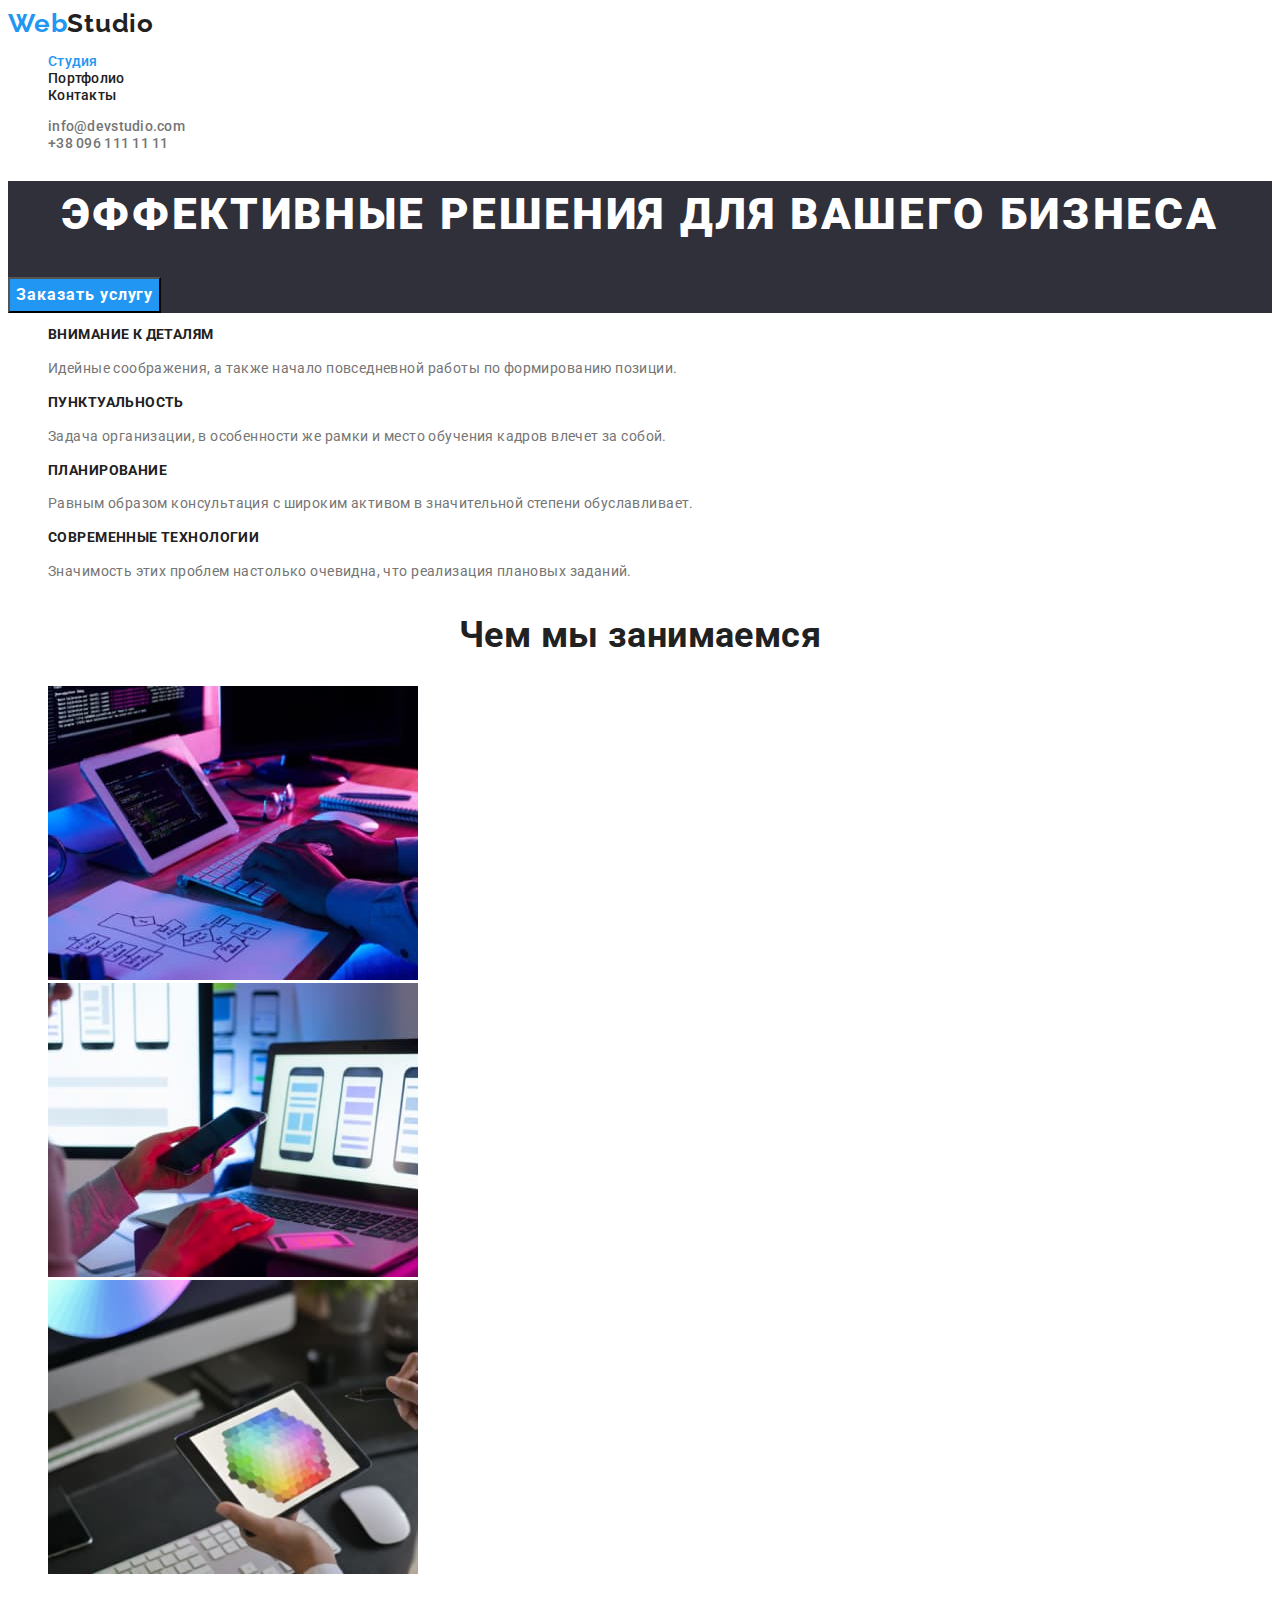
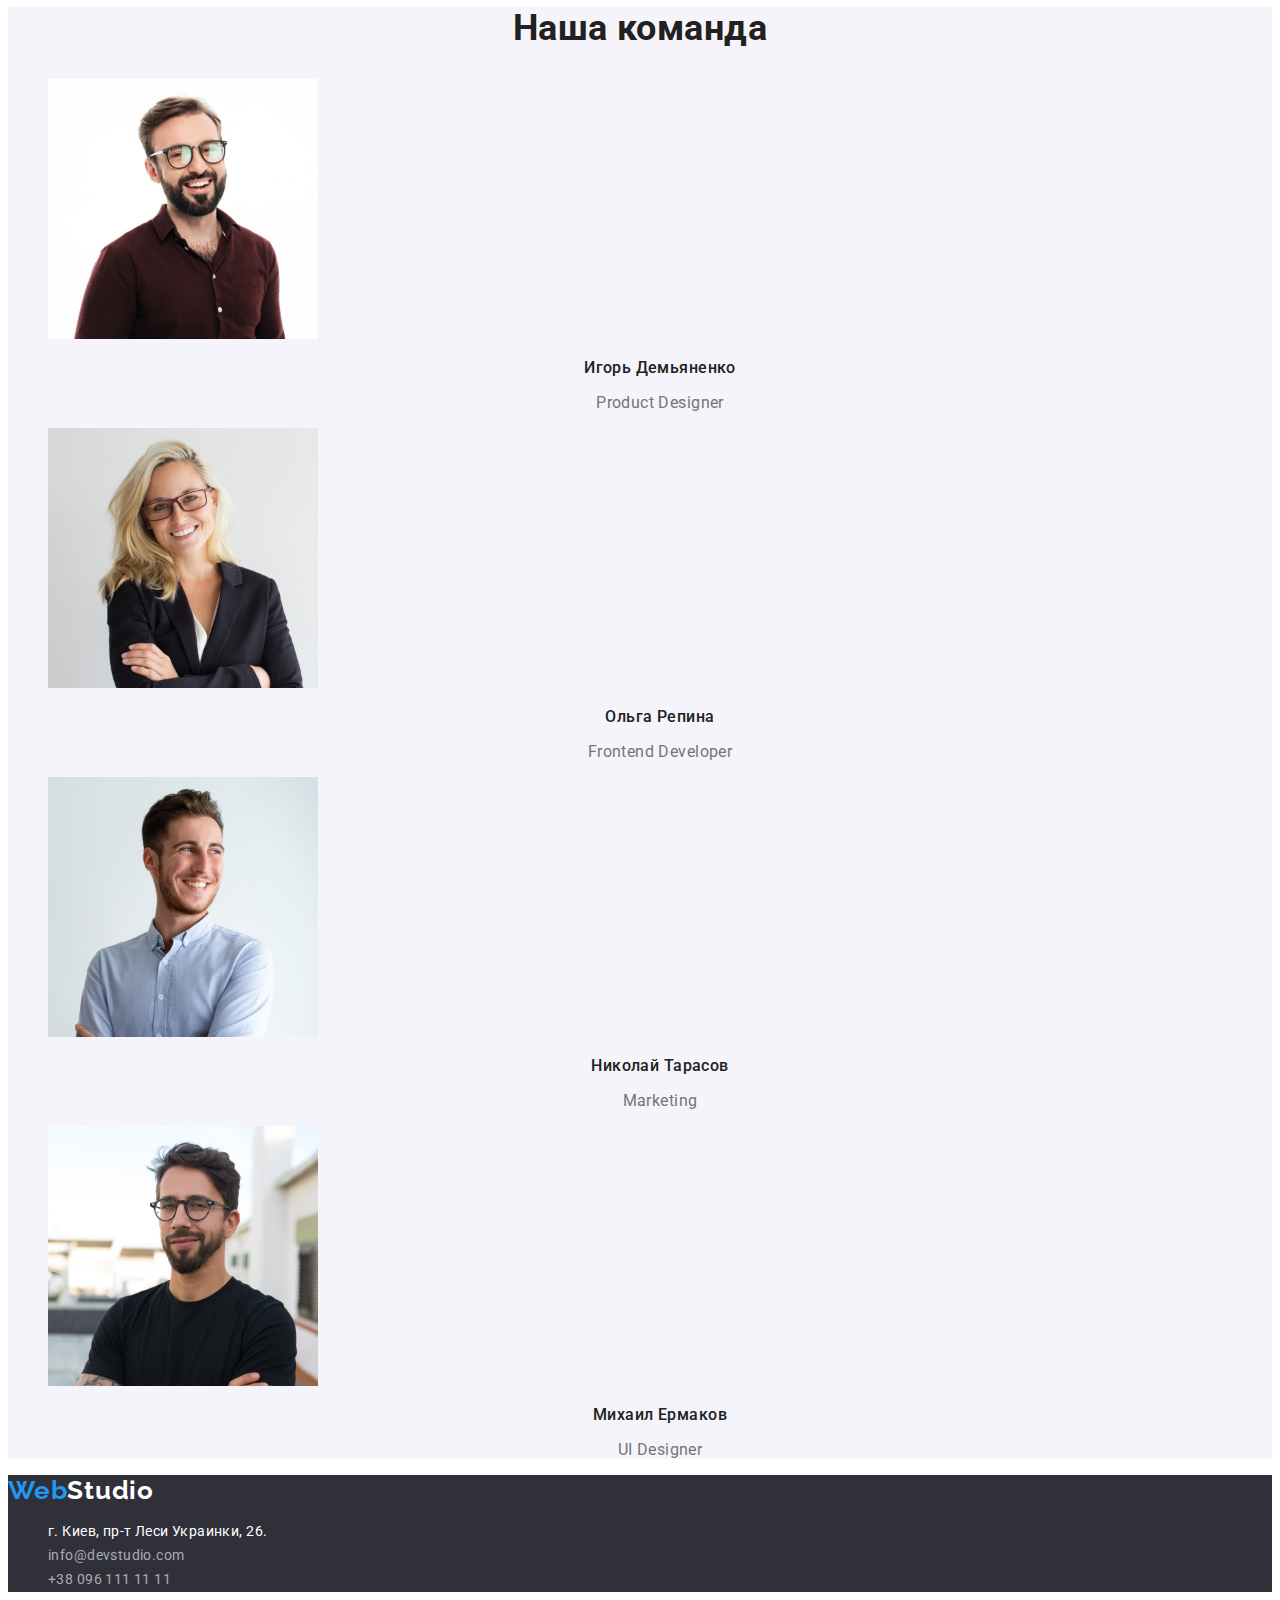
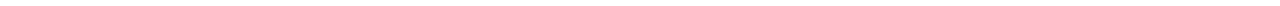
==== index.html @ 44497ddb "Перенос клона дз 02" ====
<!DOCTYPE html>
<html lang="ru">
  <head>
    <meta charset="UTF-8" />
    <meta http-equiv="X-UA-Compatible" content="IE=edge" />
    <meta name="viewport" content="width=device-width, initial-scale=1.0" />
    <title>Web Studio</title>
    <link
      href="https://fonts.googleapis.com/css2?family=Raleway:wght@700&family=Roboto:wght@400;500;700;900&display=swap"
      rel="stylesheet"
    />
    <link rel="stylesheet" href="./css/styles.css" />
  </head>
  <body>
    <!-- Шапка -->
    <header>
      <nav>
        <a href="./index.html" class="logo"
          ><span class="logo-web">Web</span>Studio</a
        >

        <ul class="site-nav list">
          <li><a href="" class="link current">Студия</a></li>
          <li><a href="./portfolio.html" class="link">Портфолио</a></li>
          <li><a href="" class="link">Контакты</a></li>
        </ul>
      </nav>

      <ul class="contact-header list">
        <li>
          <a href="mailto:info@devstudio.com" class="link"
            >info@devstudio.com</a
          >
        </li>
        <li>
          <a href="tel:+380961111111" class="link">+38 096 111 11 11</a>
        </li>
      </ul>
    </header>

    <main>
      <!-- Герой -->
      <section class="section-hero">
        <h1 class="hero-title">Эффективные решения для вашего бизнеса</h1>
        <!-- <a href="" class="button primary">Заказать услугу</a> -->
        <button type="button" class="button primary">Заказать услугу</button>
      </section>

      <!-- Преимущества -->
      <section class="section">
        <h2 class="section-title visually-hidden">Преимущества</h2>

        <ul class="advantages-list list">
          <li>
            <h3 class="title">Внимание к деталям</h3>
            <p class="text">
              Идейные соображения, а также начало повседневной работы по
              формированию позиции.
            </p>
          </li>
          <li>
            <h3 class="title">Пунктуальность</h3>
            <p class="text">
              Задача организации, в особенности же рамки и место обучения кадров
              влечет за собой.
            </p>
          </li>
          <li>
            <h3 class="title">Планирование</h3>
            <p class="text">
              Равным образом консультация с широким активом в значительной
              степени обуславливает.
            </p>
          </li>
          <li>
            <h3 class="title">Современные технологии</h3>
            <p class="text">
              Значимость этих проблем настолько очевидна, что реализация
              плановых заданий.
            </p>
          </li>
        </ul>
      </section>

      <!-- Рабочий процесс -->
      <section class="section">
        <h2 class="section-title">Чем мы занимаемся</h2>
        <ul class="list">
          <li>
            <img
              src="./images/laptop.jpg"
              alt="Человек набирает код"
              width="370"
            />
          </li>
          <li>
            <img
              src="./images/phone.jpg"
              alt="Телефон на фоне ноутбука"
              width="370"
            />
          </li>
          <li>
            <img
              src="./images/сolor_palette.jpg"
              alt="Цифровая палитра красок"
              width="370"
            />
          </li>
        </ul>
      </section>

      <!-- Команда -->
      <section class="section-team">
        <h2 class="section-title">Наша команда</h2>

        <ul class="team-list list">
          <li>
            <img
              src="./images/Igor.jpg"
              alt="Игорь Демьяненко Product Designer"
              width="270"
            />
            <h3 class="title">Игорь Демьяненко</h3>
            <p class="text">Product Designer</p>
          </li>

          <li>
            <img
              src="./images/Olga.jpg"
              alt="Ольга Репина Frontend Developer"
              width="270"
            />
            <h3 class="title">Ольга Репина</h3>
            <p class="text">Frontend Developer</p>
          </li>

          <li>
            <img
              src="./images/Nikolay.jpg"
              alt="Николай Тарасов Marketing"
              width="270"
            />
            <h3 class="title">Николай Тарасов</h3>
            <p class="text">Marketing</p>
          </li>

          <li>
            <img
              src="./images/Mihail.jpg"
              alt="Михаил Ермаков UI Designer"
              width="270"
            />
            <h3 class="title">Михаил Ермаков</h3>
            <p class="text">UI Designer</p>
          </li>
        </ul>
      </section>
    </main>

    <!-- Футер -->
    <footer class="footer">
      <a href="./index.html" class="logo"
        ><span class="logo-web">Web</span
        ><span class="logo-studio">Studio</span></a
      >
      <!-- Адресс -->
      <address>
        <ul class="list">
          <li>
            <a
              href="https://goo.gl/maps/piqngm7oDQpEDh6u6"
              class="footer-adress"
              target="_blank"
              rel="noopener nofollow noreferrer"
              >г. Киев, пр-т Леси Украинки, 26.</a
            >
          </li>
          <li>
            <a href="mailto:info@devstudio.com" class="footer-mail"
              >info@devstudio.com</a
            >
          </li>
          <li>
            <a href="tel:+380961111111" class="footer-tel">+38 096 111 11 11</a>
          </li>
        </ul>
      </address>
    </footer>
  </body>
</html>
---- css/styles.css ----
/* цвет основного текста #212121 */
/* вторичный цвет #757575 */
/*белый #FFFFFF  */
/* акцент #2196F3; */
/* подвал rgba(255, 255, 255, 0.6) */
/* вторичный цвет фона #2F303A; */
/* фон неактивной кнопки #F5F4FA*/

:root {
    --primary-text-color: #212121;
    --secondary-text-color: #757575;
    --accent-color: #2196F3;
    --primary-white-color: #FFFFFF;
    --footer-color: rgba(255, 255, 255, 0.6);
    --secondary-bg-color: #2F303A;
    --button-bg-color: #F5F4FA;
}

body {
    background-color: var(--primary-white-color);
    color: var(--primary-text-color);

    font-family: Roboto, sans-serif; 
    font-size: 14px;
    letter-spacing: 0.03em;
}

/* Logo */
.logo {

    color: var(--primary-text-color);
    font-family: Raleway, cursive;
    font-weight: 700;
    font-size: 26px;
    line-height: 1.19;
    letter-spacing: 0.03em;

    text-decoration: none;
}

.logo-web {
    color: var(--accent-color);
}

.list {
    list-style: none;
}

/* site nav */
.site-nav .link:hover,
.site-nav .link:focus {
    color: var(--accent-color);
}

.site-nav .link {
    color: var(--primary-text-color);
    font-weight: 500;
    line-height: 1.14;
    letter-spacing: 0.02em;

    text-decoration: none;
}

.site-nav .link.current {
    color: var(--accent-color);
}

.contact-header .link:hover,
.contact-header .link:focus {
    color: var(--accent-color);
}

.contact-header .link {
    color: var(--secondary-text-color);
    font-weight: 500;
    line-height: 1.14;
    letter-spacing: 0.02em;

    text-decoration: none;
}

/* hero */
.section-hero {
    background-color: var(--secondary-bg-color);
}

.section-title {

    font-size: 36px;
    line-height: 1.17;
    text-align: center;
}
.hero-title {
    color: var(--primary-white-color);
    text-transform: uppercase;

    font-weight: 900;
    font-size: 44px;
    line-height: 1.5;
    text-align: center;
    letter-spacing: 0.06em;
}

/* Button */
.button.primary {
    color: var(--primary-white-color);
    background-color: var(--accent-color);

    font-weight: 700;
    font-size: 16px;
    line-height: 1.88;
    letter-spacing: 0.06em;
}

.button.primary:hover,
.button.primary:focus {
    color: var(--primary-text-color);
}

.button {
    color: var(--primary-text-color);
    background-color: var(--button-bg-color);

    cursor: pointer;
    font-family: inherit;

    font-size: 16px;
    line-height: 1.63;
    
    text-align: center;
    letter-spacing: 0.03em;

}

/* Advantages */
.visually-hidden {
    position: absolute;
    width: 1px;
    height: 1px;
    margin: -1px;
    border: 0;
    padding: 0;
    white-space: nowrap;
    clip-path: inset(100%);
    clip: rect(0 0 0 0);
    overflow: hidden;

}

.advantages-list .title{
    text-transform: uppercase;

    font-size: 14px;
    line-height: 1.14;
}

.advantages-list .text{
    color: var(--secondary-text-color);
    line-height: 1.71; 
}

/* Team */
.section-team{
    background-color: var(--button-bg-color);
}

.team-list .title {

    font-weight: 500;
    font-size: 16px;
    line-height: 1.19;
    text-align: center;
}

.team-list .text{
    color: var(--secondary-text-color);

    font-size: 16px;
    line-height: 1.19;  
    text-align: center;

}

/* Футер */
.footer {
    background-color: var(--secondary-bg-color);
}

.logo-studio {
    color: var(--primary-white-color);
}

.footer-adress{
    text-decoration: none;
    font-style: normal;

    color: var(--primary-white-color);
    
    font-weight: 400;
    line-height: 1.71;
    letter-spacing: 0.03em;
}

.footer-mail,
.footer-tel{
    text-decoration: none;
    font-style: normal;

    color: var(--footer-color);

    font-weight: 400;
    line-height: 1.71;    
    letter-spacing: 0.03em;
}

.footer-mail:hover,
.footer-mail:focus,
.footer-tel:hover,
.footer-tel:focus{
    color: var(--accent-color);
}

/* Portfolio */

.site-nav .link:hover,
.site-nav .link:focus {
    color: var(--accent-color);
}

.primary-filter {
    color: var(--primary-white-color);
    background-color: var(--accent-color);

    font-size: 16px;
    line-height: 1.63;

    text-align: center;
    letter-spacing: 0.03em;
}

.portfolio-filter .button.primary-filter:hover,
.portfolio-filter .button.primary-filter:focus {
    color: var(--primary-text-color);
}

.portfolio-filter .button:hover,
.portfolio-filter .button:focus {
    color: var(--primary-white-color);
    background-color: var(--accent-color);
}

.portfolio-list .title {
    color: var(--primary-text-color);

    font-size: 18px;
    line-height: 2;
    letter-spacing: 0.06em;
}

.portfolio-list .text{
    color: var(--secondary-text-color);
    
    font-weight: 400;
    font-size: 16px;
    line-height: 1.88;
    letter-spacing: 0.03em;
}

.portfolio-list .link{
    text-decoration: none;
}
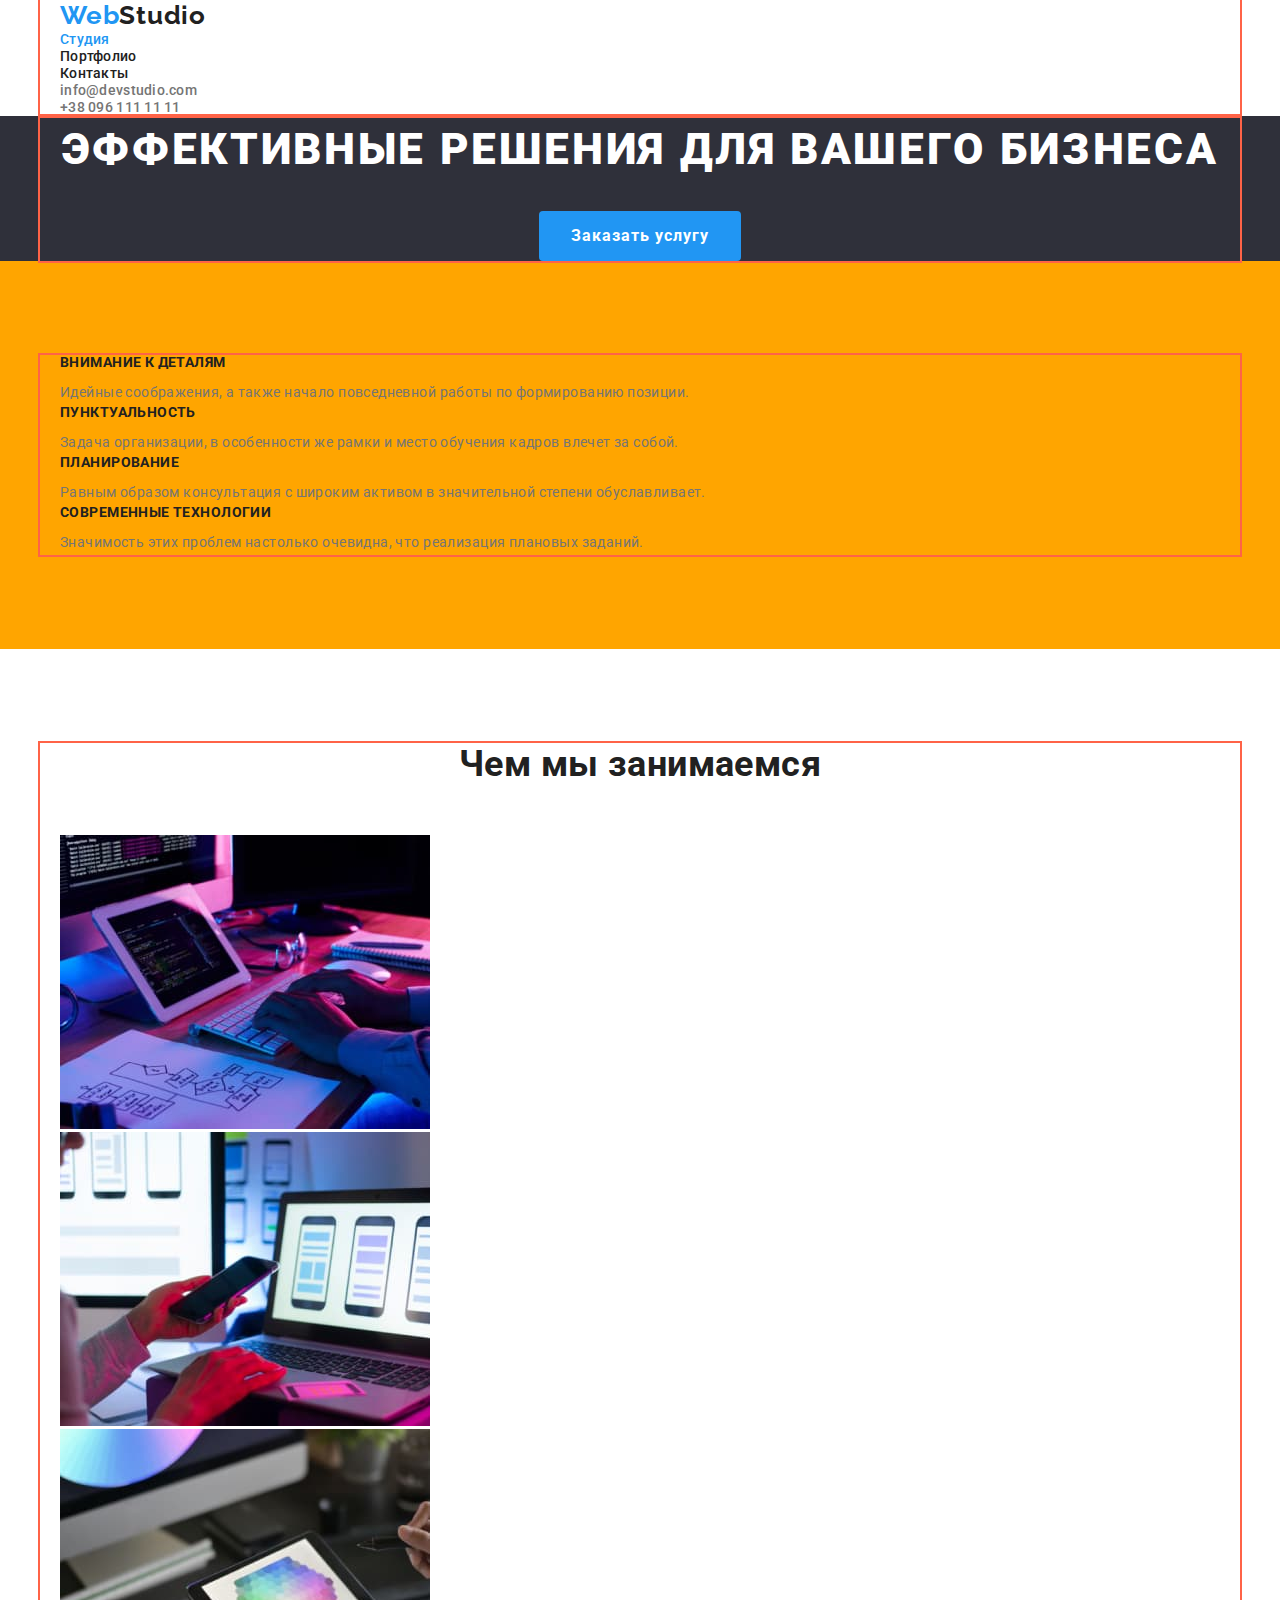
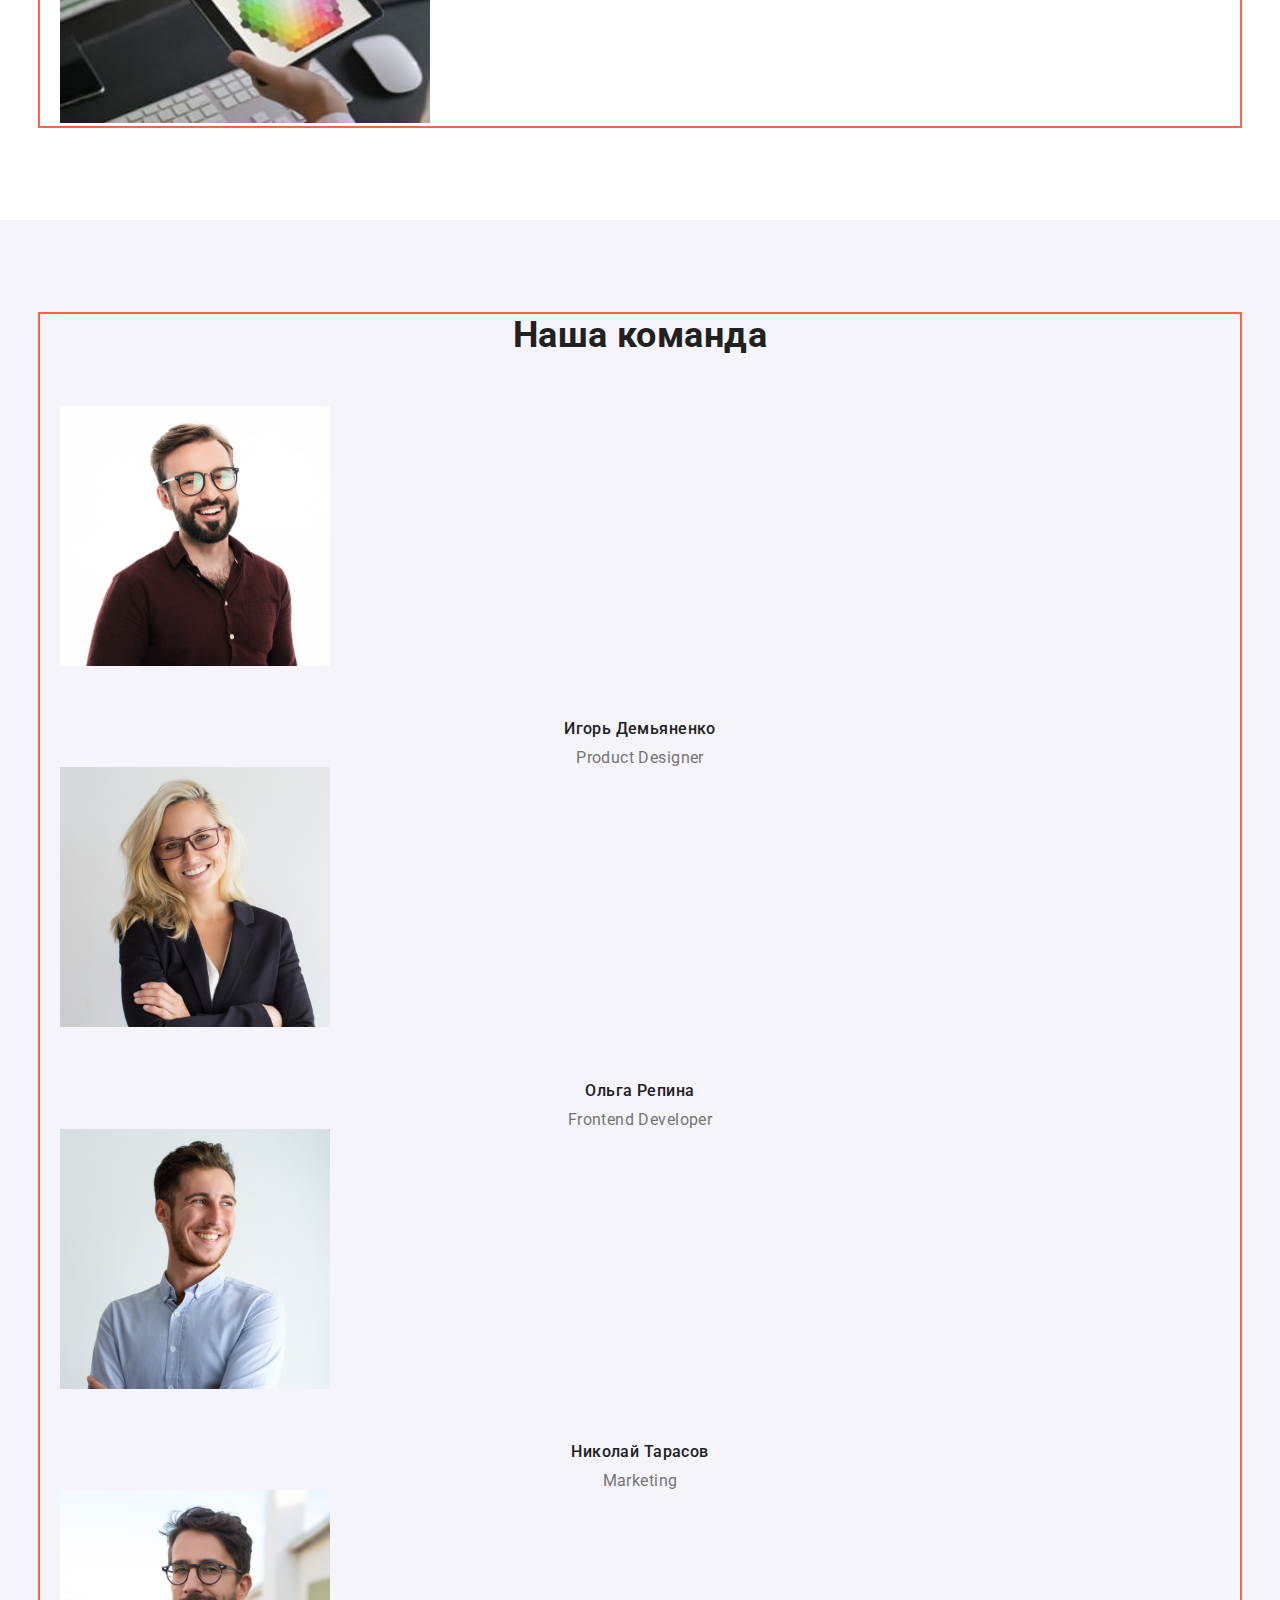
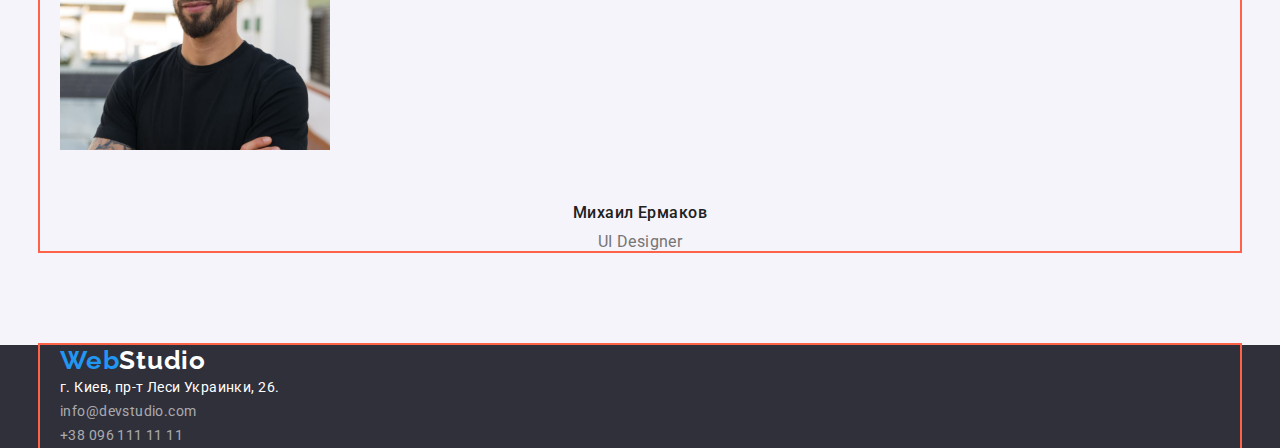
==== commit 310bcd8e: "Добавляет блочную модель" ====
--- a/index.html
+++ b/index.html
@@ -4,16 +4,21 @@
     <meta charset="UTF-8" />
     <meta http-equiv="X-UA-Compatible" content="IE=edge" />
     <meta name="viewport" content="width=device-width, initial-scale=1.0" />
+   
     <title>Web Studio</title>
     <link
       href="https://fonts.googleapis.com/css2?family=Raleway:wght@700&family=Roboto:wght@400;500;700;900&display=swap"
       rel="stylesheet"
     />
+    <link
+      rel="stylesheet"
+      href="https://cdnjs.cloudflare.com/ajax/libs/modern-normalize/0.6.0/modern-normalize.min.css"
+    />
     <link rel="stylesheet" href="./css/styles.css" />
   </head>
   <body>
     <!-- Шапка -->
-    <header>
+    <header class="container">
       <nav>
         <a href="./index.html" class="logo"
           ><span class="logo-web">Web</span>Studio</a
@@ -41,13 +46,17 @@
     <main>
       <!-- Герой -->
       <section class="section-hero">
+        <div class="container">
         <h1 class="hero-title">Эффективные решения для вашего бизнеса</h1>
         <!-- <a href="" class="button primary">Заказать услугу</a> -->
         <button type="button" class="button primary">Заказать услугу</button>
+      </div>
+
       </section>
 
       <!-- Преимущества -->
-      <section class="section">
+      <section class="section one">
+        <div class="container">
         <h2 class="section-title visually-hidden">Преимущества</h2>
 
         <ul class="advantages-list list">
@@ -80,10 +89,12 @@
             </p>
           </li>
         </ul>
+        </div>
       </section>
 
       <!-- Рабочий процесс -->
       <section class="section">
+        <div class="container">
         <h2 class="section-title">Чем мы занимаемся</h2>
         <ul class="list">
           <li>
@@ -108,11 +119,13 @@
             />
           </li>
         </ul>
+        </div>
       </section>
 
       <!-- Команда -->
-      <section class="section-team">
-        <h2 class="section-title">Наша команда</h2>
+      <section class="section team">
+        <div class="container">
+        <h2 class="section-title team">Наша команда</h2>
 
         <ul class="team-list list">
           <li>
@@ -160,6 +173,7 @@
 
     <!-- Футер -->
     <footer class="footer">
+      <div class="container">
       <a href="./index.html" class="logo"
         ><span class="logo-web">Web</span
         ><span class="logo-studio">Studio</span></a
@@ -186,6 +200,7 @@
           </li>
         </ul>
       </address>
+      </div>
     </footer>
   </body>
 </html>
--- a/css/styles.css
+++ b/css/styles.css
@@ -1,3 +1,13 @@
+html {
+    box-sizing: border-box;
+}
+
+*,
+*::after,
+*::before {
+    box-sizing: inherit;
+}
+
 /* цвет основного текста #212121 */
 /* вторичный цвет #757575 */
 /*белый #FFFFFF  */
@@ -25,6 +35,19 @@
     letter-spacing: 0.03em;
 }
 
+.container {
+    margin-left: auto;
+    margin-right: auto;
+    width: 1200px;
+    padding-left: 20px;
+    padding-right: 20px;
+    outline: 2px solid tomato;
+}
+
+.section.one {
+    background-color: orange;
+}
+
 /* Logo */
 .logo {
 
@@ -43,6 +66,9 @@
 }
 
 .list {
+    padding: 0;
+    margin: 0;
+
     list-style: none;
 }
 
@@ -82,27 +108,42 @@
 /* hero */
 .section-hero {
     background-color: var(--secondary-bg-color);
+    text-align: center;
+}
+
+.section {
+    padding-top: 94px;
+    padding-bottom: 94px;
 }
 
 .section-title {
+    margin-top: 0;
+    margin-bottom: 50px;
 
     font-size: 36px;
     line-height: 1.17;
     text-align: center;
 }
+
 .hero-title {
+    margin-top: 0;
+    margin-bottom: 30;
+
     color: var(--primary-white-color);
     text-transform: uppercase;
 
     font-weight: 900;
     font-size: 44px;
     line-height: 1.5;
-    text-align: center;
+    /* text-align: center; */
     letter-spacing: 0.06em;
 }
 
 /* Button */
 .button.primary {
+    padding: 10px 32px;
+    min-width: 200px;
+
     color: var(--primary-white-color);
     background-color: var(--accent-color);
 
@@ -118,6 +159,12 @@
 }
 
 .button {
+    border-radius: 4px;
+    padding: 6px 22px;
+    min-width: 73px;
+    border: none;
+
+
     color: var(--primary-text-color);
     background-color: var(--button-bg-color);
 
@@ -129,7 +176,6 @@
     
     text-align: center;
     letter-spacing: 0.03em;
-
 }
 
 /* Advantages */
@@ -148,24 +194,39 @@
 }
 
 .advantages-list .title{
+    margin-top: 0;
+    margin-bottom: 10px;
+
     text-transform: uppercase;
 
     font-size: 14px;
     line-height: 1.14;
 }
 
-.advantages-list .text{
+.advantages-list .text{ 
+    
+    margin-top: 0;
+    margin-bottom: 0;
+
     color: var(--secondary-text-color);
     line-height: 1.71; 
 }
 
 /* Team */
-.section-team{
+.section.team{  
+    padding-top: 94px;
+    padding-bottom: 94px;
+
     background-color: var(--button-bg-color);
 }
 
 .team-list .title {
 
+    /* padding-top: 50px;
+    padding-bottom: 10px; */
+    margin-top: 50px;
+    margin-bottom: 10px;
+
     font-weight: 500;
     font-size: 16px;
     line-height: 1.19;
@@ -173,6 +234,10 @@
 }
 
 .team-list .text{
+
+    margin-top: 0;
+    margin-bottom: 0;
+
     color: var(--secondary-text-color);
 
     font-size: 16px;
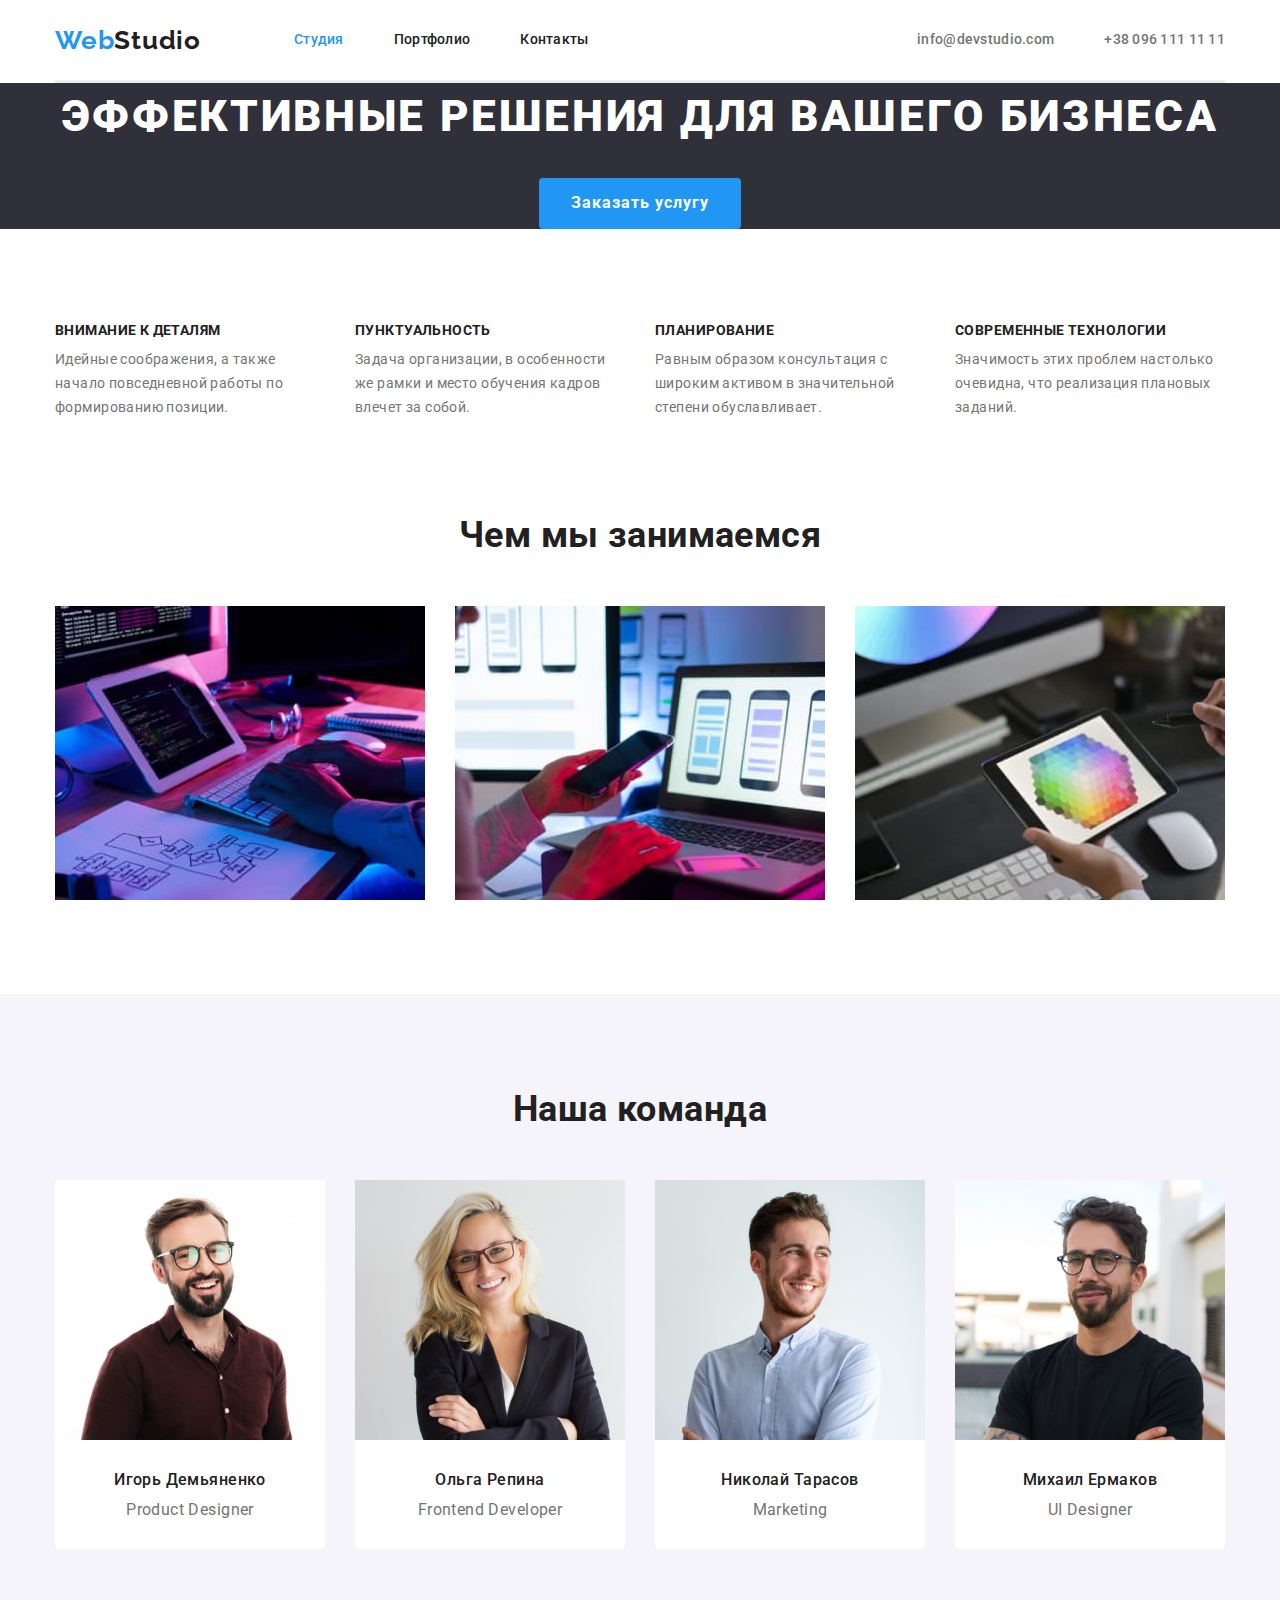
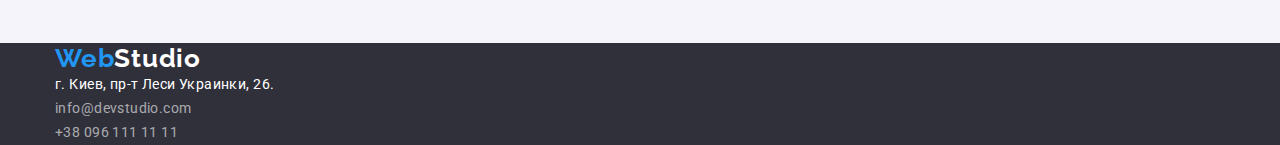
==== commit e6150dad: "add flexbox" ====
--- a/index.html
+++ b/index.html
@@ -4,7 +4,7 @@
     <meta charset="UTF-8" />
     <meta http-equiv="X-UA-Compatible" content="IE=edge" />
     <meta name="viewport" content="width=device-width, initial-scale=1.0" />
-   
+
     <title>Web Studio</title>
     <link
       href="https://fonts.googleapis.com/css2?family=Raleway:wght@700&family=Roboto:wght@400;500;700;900&display=swap"
@@ -19,187 +19,191 @@
   <body>
     <!-- Шапка -->
     <header class="container">
-      <nav>
+      <nav class="main-nav">
         <a href="./index.html" class="logo"
           ><span class="logo-web">Web</span>Studio</a
         >
 
         <ul class="site-nav list">
-          <li><a href="" class="link current">Студия</a></li>
-          <li><a href="./portfolio.html" class="link">Портфолио</a></li>
-          <li><a href="" class="link">Контакты</a></li>
+          <li class="item"><a href="" class="link current">Студия</a></li>
+          <li class="item">
+            <a href="./portfolio.html" class="link">Портфолио</a>
+          </li>
+          <li class="item"><a href="" class="link">Контакты</a></li>
+        </ul>
+
+        <ul class="contact-header list">
+          <li class="item">
+            <a href="mailto:info@devstudio.com" class="link"
+              >info@devstudio.com</a
+            >
+          </li>
+          <li class="item">
+            <a href="tel:+380961111111" class="link">+38 096 111 11 11</a>
+          </li>
         </ul>
       </nav>
-
-      <ul class="contact-header list">
-        <li>
-          <a href="mailto:info@devstudio.com" class="link"
-            >info@devstudio.com</a
-          >
-        </li>
-        <li>
-          <a href="tel:+380961111111" class="link">+38 096 111 11 11</a>
-        </li>
-      </ul>
     </header>
 
     <main>
       <!-- Герой -->
       <section class="section-hero">
         <div class="container">
-        <h1 class="hero-title">Эффективные решения для вашего бизнеса</h1>
-        <!-- <a href="" class="button primary">Заказать услугу</a> -->
-        <button type="button" class="button primary">Заказать услугу</button>
-      </div>
-
+          <h1 class="hero-title">Эффективные решения для вашего бизнеса</h1>
+          <!-- <a href="" class="button primary">Заказать услугу</a> -->
+          <button type="button" class="button primary">Заказать услугу</button>
+        </div>
       </section>
 
       <!-- Преимущества -->
-      <section class="section one">
-        <div class="container">
-        <h2 class="section-title visually-hidden">Преимущества</h2>
-
-        <ul class="advantages-list list">
-          <li>
-            <h3 class="title">Внимание к деталям</h3>
-            <p class="text">
-              Идейные соображения, а также начало повседневной работы по
-              формированию позиции.
-            </p>
-          </li>
-          <li>
-            <h3 class="title">Пунктуальность</h3>
-            <p class="text">
-              Задача организации, в особенности же рамки и место обучения кадров
-              влечет за собой.
-            </p>
-          </li>
-          <li>
-            <h3 class="title">Планирование</h3>
-            <p class="text">
-              Равным образом консультация с широким активом в значительной
-              степени обуславливает.
-            </p>
-          </li>
-          <li>
-            <h3 class="title">Современные технологии</h3>
-            <p class="text">
-              Значимость этих проблем настолько очевидна, что реализация
-              плановых заданий.
-            </p>
-          </li>
-        </ul>
+      <section class="section">
+        <div class="container">
+          <h2 class="section-title visually-hidden">Преимущества</h2>
+
+          <ul class="advantages-list list">
+            <li class="item">
+              <h3 class="title">Внимание к деталям</h3>
+              <p class="text">
+                Идейные соображения, а также начало повседневной работы по
+                формированию позиции.
+              </p>
+            </li>
+            <li class="item">
+              <h3 class="title">Пунктуальность</h3>
+              <p class="text">
+                Задача организации, в особенности же рамки и место обучения
+                кадров влечет за собой.
+              </p>
+            </li>
+            <li class="item">
+              <h3 class="title">Планирование</h3>
+              <p class="text">
+                Равным образом консультация с широким активом в значительной
+                степени обуславливает.
+              </p>
+            </li>
+            <li class="item">
+              <h3 class="title">Современные технологии</h3>
+              <p class="text">
+                Значимость этих проблем настолько очевидна, что реализация
+                плановых заданий.
+              </p>
+            </li>
+          </ul>
         </div>
       </section>
 
       <!-- Рабочий процесс -->
       <section class="section">
         <div class="container">
-        <h2 class="section-title">Чем мы занимаемся</h2>
-        <ul class="list">
-          <li>
-            <img
-              src="./images/laptop.jpg"
-              alt="Человек набирает код"
-              width="370"
-            />
-          </li>
-          <li>
-            <img
-              src="./images/phone.jpg"
-              alt="Телефон на фоне ноутбука"
-              width="370"
-            />
-          </li>
-          <li>
-            <img
-              src="./images/сolor_palette.jpg"
-              alt="Цифровая палитра красок"
-              width="370"
-            />
-          </li>
-        </ul>
+          <h2 class="section-title">Чем мы занимаемся</h2>
+          <ul class="work-list list">
+            <li class="item">
+              <img
+                src="./images/laptop.jpg"
+                alt="Человек набирает код"
+                width="370"
+              />
+            </li>
+            <li class="item">
+              <img
+                src="./images/phone.jpg"
+                alt="Телефон на фоне ноутбука"
+                width="370"
+              />
+            </li>
+            <li class="item">
+              <img
+                src="./images/сolor_palette.jpg"
+                alt="Цифровая палитра красок"
+                width="370"
+              />
+            </li>
+          </ul>
         </div>
       </section>
 
       <!-- Команда -->
       <section class="section team">
         <div class="container">
-        <h2 class="section-title team">Наша команда</h2>
-
-        <ul class="team-list list">
-          <li>
-            <img
-              src="./images/Igor.jpg"
-              alt="Игорь Демьяненко Product Designer"
-              width="270"
-            />
-            <h3 class="title">Игорь Демьяненко</h3>
-            <p class="text">Product Designer</p>
-          </li>
-
-          <li>
-            <img
-              src="./images/Olga.jpg"
-              alt="Ольга Репина Frontend Developer"
-              width="270"
-            />
-            <h3 class="title">Ольга Репина</h3>
-            <p class="text">Frontend Developer</p>
-          </li>
-
-          <li>
-            <img
-              src="./images/Nikolay.jpg"
-              alt="Николай Тарасов Marketing"
-              width="270"
-            />
-            <h3 class="title">Николай Тарасов</h3>
-            <p class="text">Marketing</p>
-          </li>
-
-          <li>
-            <img
-              src="./images/Mihail.jpg"
-              alt="Михаил Ермаков UI Designer"
-              width="270"
-            />
-            <h3 class="title">Михаил Ермаков</h3>
-            <p class="text">UI Designer</p>
-          </li>
-        </ul>
+          <h2 class="section-title team">Наша команда</h2>
+
+          <ul class="team-list list">
+            <li class="item">
+              <img
+                src="./images/Igor.jpg"
+                alt="Игорь Демьяненко Product Designer"
+                width="270"
+              />
+              <h3 class="title">Игорь Демьяненко</h3>
+              <p class="text">Product Designer</p>
+            </li>
+
+            <li class="item">
+              <img
+                src="./images/Olga.jpg"
+                alt="Ольга Репина Frontend Developer"
+                width="270"
+              />
+              <h3 class="title">Ольга Репина</h3>
+              <p class="text">Frontend Developer</p>
+            </li>
+
+            <li class="item">
+              <img
+                src="./images/Nikolay.jpg"
+                alt="Николай Тарасов Marketing"
+                width="270"
+              />
+              <h3 class="title">Николай Тарасов</h3>
+              <p class="text">Marketing</p>
+            </li>
+
+            <li class="item">
+              <img
+                src="./images/Mihail.jpg"
+                alt="Михаил Ермаков UI Designer"
+                width="270"
+              />
+              <h3 class="title">Михаил Ермаков</h3>
+              <p class="text">UI Designer</p>
+            </li>
+          </ul>
+        </div>
       </section>
     </main>
 
     <!-- Футер -->
     <footer class="footer">
       <div class="container">
-      <a href="./index.html" class="logo"
-        ><span class="logo-web">Web</span
-        ><span class="logo-studio">Studio</span></a
-      >
-      <!-- Адресс -->
-      <address>
-        <ul class="list">
-          <li>
-            <a
-              href="https://goo.gl/maps/piqngm7oDQpEDh6u6"
-              class="footer-adress"
-              target="_blank"
-              rel="noopener nofollow noreferrer"
-              >г. Киев, пр-т Леси Украинки, 26.</a
-            >
-          </li>
-          <li>
-            <a href="mailto:info@devstudio.com" class="footer-mail"
-              >info@devstudio.com</a
-            >
-          </li>
-          <li>
-            <a href="tel:+380961111111" class="footer-tel">+38 096 111 11 11</a>
-          </li>
-        </ul>
-      </address>
+        <a href="./index.html" class="logo"
+          ><span class="logo-web">Web</span
+          ><span class="logo-studio">Studio</span></a
+        >
+        <!-- Адресс -->
+        <address>
+          <ul class="list">
+            <li>
+              <a
+                href="https://goo.gl/maps/piqngm7oDQpEDh6u6"
+                class="footer-adress"
+                target="_blank"
+                rel="noopener nofollow noreferrer"
+                >г. Киев, пр-т Леси Украинки, 26.</a
+              >
+            </li>
+            <li>
+              <a href="mailto:info@devstudio.com" class="footer-mail"
+                >info@devstudio.com</a
+              >
+            </li>
+            <li>
+              <a href="tel:+380961111111" class="footer-tel"
+                >+38 096 111 11 11</a
+              >
+            </li>
+          </ul>
+        </address>
       </div>
     </footer>
   </body>
--- a/css/styles.css
+++ b/css/styles.css
@@ -15,6 +15,8 @@
 /* подвал rgba(255, 255, 255, 0.6) */
 /* вторичный цвет фона #2F303A; */
 /* фон неактивной кнопки #F5F4FA*/
+/* цвет рамки карточек #EEEEEE*/
+/* цвет нижней рамки хедера #ECECEC */
 
 :root {
     --primary-text-color: #212121;
@@ -24,6 +26,8 @@
     --footer-color: rgba(255, 255, 255, 0.6);
     --secondary-bg-color: #2F303A;
     --button-bg-color: #F5F4FA;
+    --border-card-color: #EEEEEE;
+    --border-header-color: #ECECEC;
 }
 
 body {
@@ -35,17 +39,41 @@
     letter-spacing: 0.03em;
 }
 
+/* Утиилиты */
 .container {
     margin-left: auto;
     margin-right: auto;
     width: 1200px;
-    padding-left: 20px;
-    padding-right: 20px;
-    outline: 2px solid tomato;
-}
-
-.section.one {
-    background-color: orange;
+    padding-left: 15px;
+    padding-right: 15px;
+    /* outline: 2px solid tomato; */
+}
+
+.list {
+    padding: 0;
+    margin: 0;
+    list-style: none;
+}
+
+.link {
+    text-decoration: none;
+    color: inherit;
+}
+
+img {
+    display: block;
+    max-width: 100%;
+    height: auto;
+}
+
+/* main-nav */
+.main-nav{
+    display: flex;
+    align-items: center;
+
+    border-bottom-width: px;
+    border-bottom-style: solid;
+    border-bottom-color: #ECECEC;
 }
 
 /* Logo */
@@ -65,26 +93,30 @@
     color: var(--accent-color);
 }
 
-.list {
-    padding: 0;
-    margin: 0;
-
-    list-style: none;
-}
-
 /* site nav */
+.site-nav {
+    display: flex;
+    margin-left: 93px;
+}
+
+.site-nav .item:not(:last-child) {
+    margin-right: 50px;
+}
+
 .site-nav .link:hover,
 .site-nav .link:focus {
     color: var(--accent-color);
 }
 
 .site-nav .link {
+    display: block;
+    padding-top: 32px;
+    padding-bottom: 32px;
+
     color: var(--primary-text-color);
     font-weight: 500;
     line-height: 1.14;
     letter-spacing: 0.02em;
-
-    text-decoration: none;
 }
 
 .site-nav .link.current {
@@ -96,13 +128,25 @@
     color: var(--accent-color);
 }
 
+.contact-header {
+    display: flex;
+    margin-left: auto;
+}
+
+.contact-header .item:not(:last-child) {
+    margin-right: 50px;
+}
+
 .contact-header .link {
+
+    display: block;
+    padding-top: 32px;
+    padding-bottom: 32px;
+
     color: var(--secondary-text-color);
     font-weight: 500;
     line-height: 1.14;
     letter-spacing: 0.02em;
-
-    text-decoration: none;
 }
 
 /* hero */
@@ -114,6 +158,10 @@
 .section {
     padding-top: 94px;
     padding-bottom: 94px;
+}
+
+.section +.section{
+    padding-top: 0px;
 }
 
 .section-title {
@@ -193,6 +241,19 @@
 
 }
 
+.advantages-list {
+    display: flex;
+    flex-wrap: wrap;
+}
+
+.advantages-list .item {
+    width: 270px;
+}
+
+.advantages-list .item:not(:last-child){
+    margin-right: 30px;
+}
+
 .advantages-list .title{
     margin-top: 0;
     margin-bottom: 10px;
@@ -203,8 +264,7 @@
     line-height: 1.14;
 }
 
-.advantages-list .text{ 
-    
+.advantages-list .text{     
     margin-top: 0;
     margin-bottom: 0;
 
@@ -212,19 +272,43 @@
     line-height: 1.71; 
 }
 
+.work-list {
+    display: flex;
+    flex-wrap: wrap;
+}
+
+.work-list .item:not(:last-child){
+    margin-right: 30px;    
+}
+
 /* Team */
+
+.team-list {
+    display: flex;
+    flex-wrap: wrap;
+}
+
+.team-list .item:not(:last-child) {
+    margin-right: 30px;
+}
+
+.team-list .item{
+
+    border-bottom-right-radius: 4px;
+    border-bottom-left-radius: 4px;
+
+    background-color: var(--primary-white-color);
+}
+
 .section.team{  
     padding-top: 94px;
-    padding-bottom: 94px;
 
     background-color: var(--button-bg-color);
 }
 
 .team-list .title {
 
-    /* padding-top: 50px;
-    padding-bottom: 10px; */
-    margin-top: 50px;
+    margin-top: 30px;
     margin-bottom: 10px;
 
     font-weight: 500;
@@ -236,7 +320,7 @@
 .team-list .text{
 
     margin-top: 0;
-    margin-bottom: 0;
+    margin-bottom: 30px;
 
     color: var(--secondary-text-color);
 
@@ -287,6 +371,16 @@
 
 /* Portfolio */
 
+.portfolio-filter {
+    display: flex;
+    justify-content: center;
+    margin-bottom: 50px;
+}
+
+.portfolio-filter .item:not(:last-child) {
+    margin-right: 8px;
+}
+
 .site-nav .link:hover,
 .site-nav .link:focus {
     color: var(--accent-color);
@@ -314,7 +408,47 @@
     background-color: var(--accent-color);
 }
 
+.portfolio-list {
+    display: flex;
+    flex-wrap: wrap;
+}
+
+.portfolio-list .item {
+    /* width: 370px; */
+    width: calc((100% - 60px) / 3);
+    margin-right: 30px;
+}
+
+.portfolio-list .item .description {
+    border-right-width: 1px;
+    border-right-style: solid;
+    border-right-color: var(--border-card-color);
+    
+    border-bottom-width: 1px;
+    border-bottom-style: solid;
+    border-bottom-color: var(--border-card-color);
+    
+    border-left-width: 1px;
+    border-left-style: solid;
+    border-left-color: var(--border-card-color);
+
+    padding-left: 24px;
+}
+
+.portfolio-list .item:nth-child(3n) {
+    margin-right: 0;
+}
+
+.portfolio-list .item:not(:nth-last-child(-n + 3)) {
+    margin-bottom: 30px;
+}
+
 .portfolio-list .title {
+    margin-top: 0;
+    margin-bottom: 4px;
+
+    padding-top: 24px;
+
     color: var(--primary-text-color);
 
     font-size: 18px;
@@ -323,6 +457,10 @@
 }
 
 .portfolio-list .text{
+    margin-top: 0;
+    margin-bottom: 20px;
+
+
     color: var(--secondary-text-color);
     
     font-weight: 400;
@@ -330,7 +468,3 @@
     line-height: 1.88;
     letter-spacing: 0.03em;
 }
-
-.portfolio-list .link{
-    text-decoration: none;
-}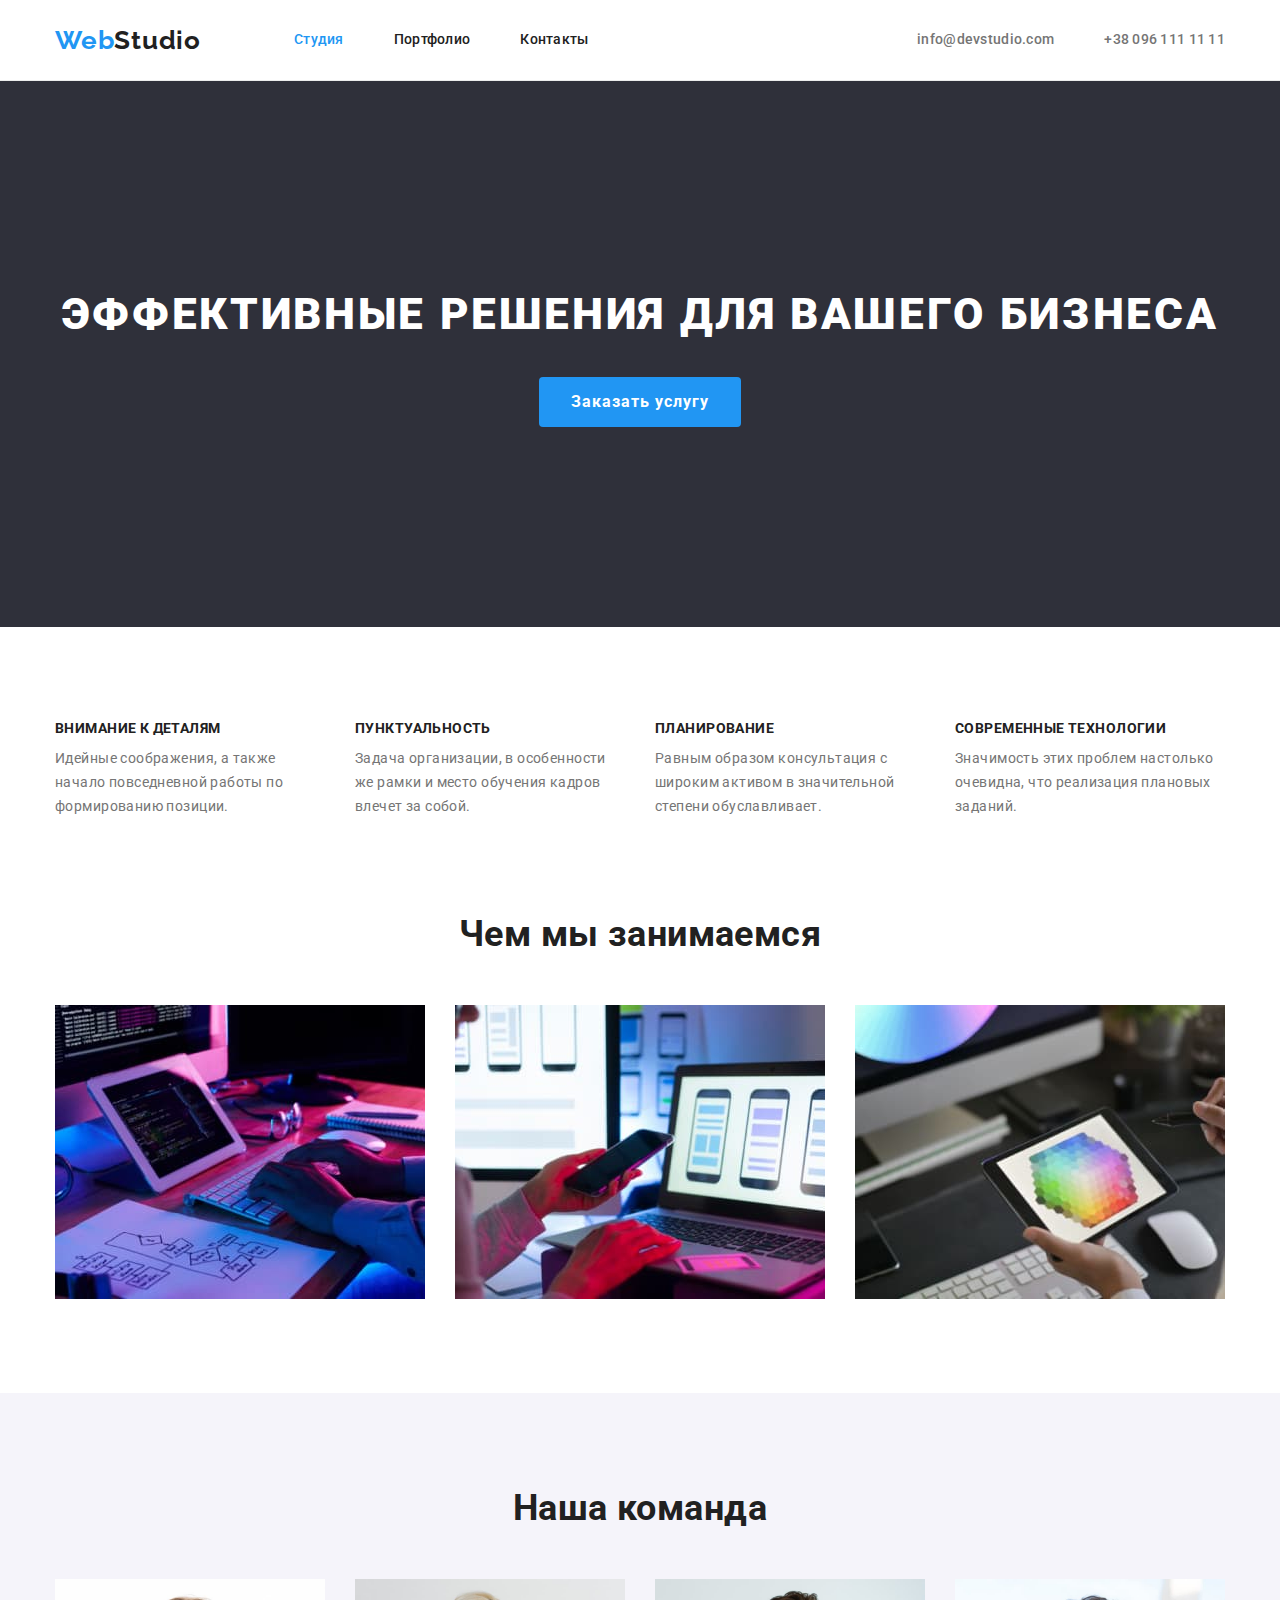
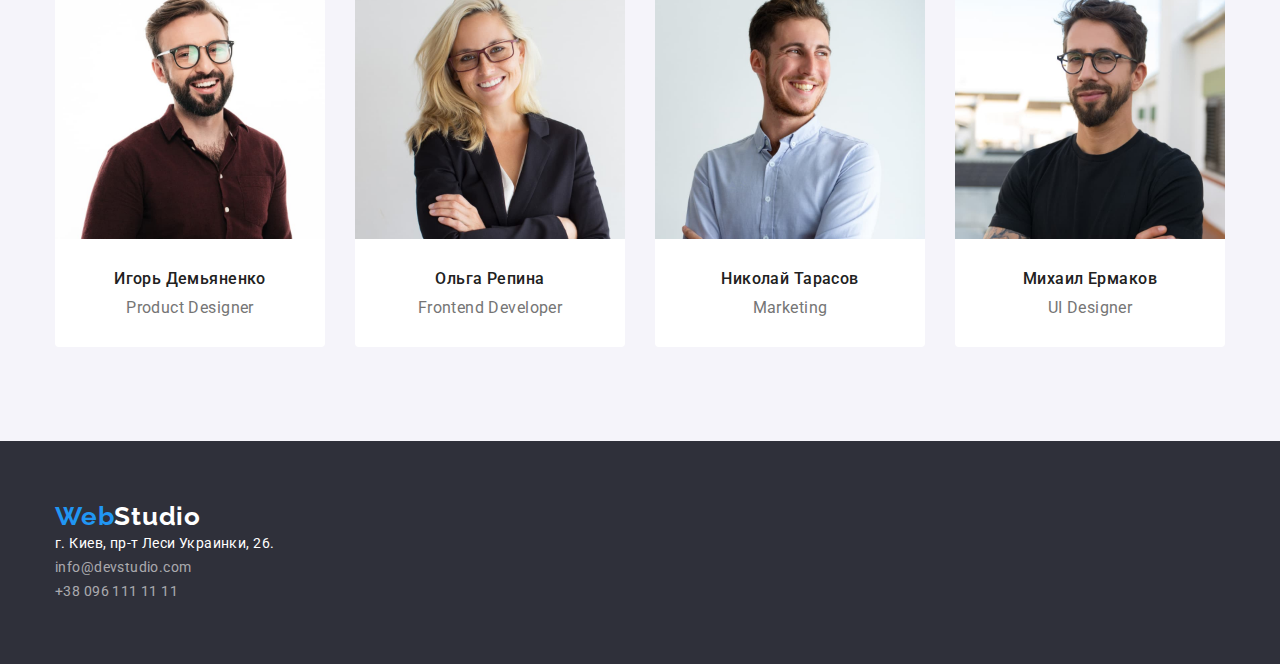
==== commit c25920b5: "error correction" ====
--- a/index.html
+++ b/index.html
@@ -18,8 +18,8 @@
   </head>
   <body>
     <!-- Шапка -->
-    <header class="container">
-      <nav class="main-nav">
+    <header class="header">
+      <nav class="main-nav container">
         <a href="./index.html" class="logo"
           ><span class="logo-web">Web</span>Studio</a
         >
--- a/css/styles.css
+++ b/css/styles.css
@@ -70,10 +70,6 @@
 .main-nav{
     display: flex;
     align-items: center;
-
-    border-bottom-width: px;
-    border-bottom-style: solid;
-    border-bottom-color: #ECECEC;
 }
 
 /* Logo */
@@ -149,8 +145,18 @@
     letter-spacing: 0.02em;
 }
 
+.header {
+    border-bottom-width: 1px;
+    border-bottom-style: solid;
+    border-bottom-color: #ECECEC;
+}
+
 /* hero */
 .section-hero {
+
+    padding-top: 200px;
+    padding-bottom: 200px;
+
     background-color: var(--secondary-bg-color);
     text-align: center;
 }
@@ -175,7 +181,7 @@
 
 .hero-title {
     margin-top: 0;
-    margin-bottom: 30;
+    margin-bottom: 30px;
 
     color: var(--primary-white-color);
     text-transform: uppercase;
@@ -275,10 +281,7 @@
 .work-list {
     display: flex;
     flex-wrap: wrap;
-}
-
-.work-list .item:not(:last-child){
-    margin-right: 30px;    
+    justify-content: space-between;
 }
 
 /* Team */
@@ -332,6 +335,9 @@
 
 /* Футер */
 .footer {
+    padding-top: 60px;
+    padding-bottom: 60px;
+
     background-color: var(--secondary-bg-color);
 }
 
